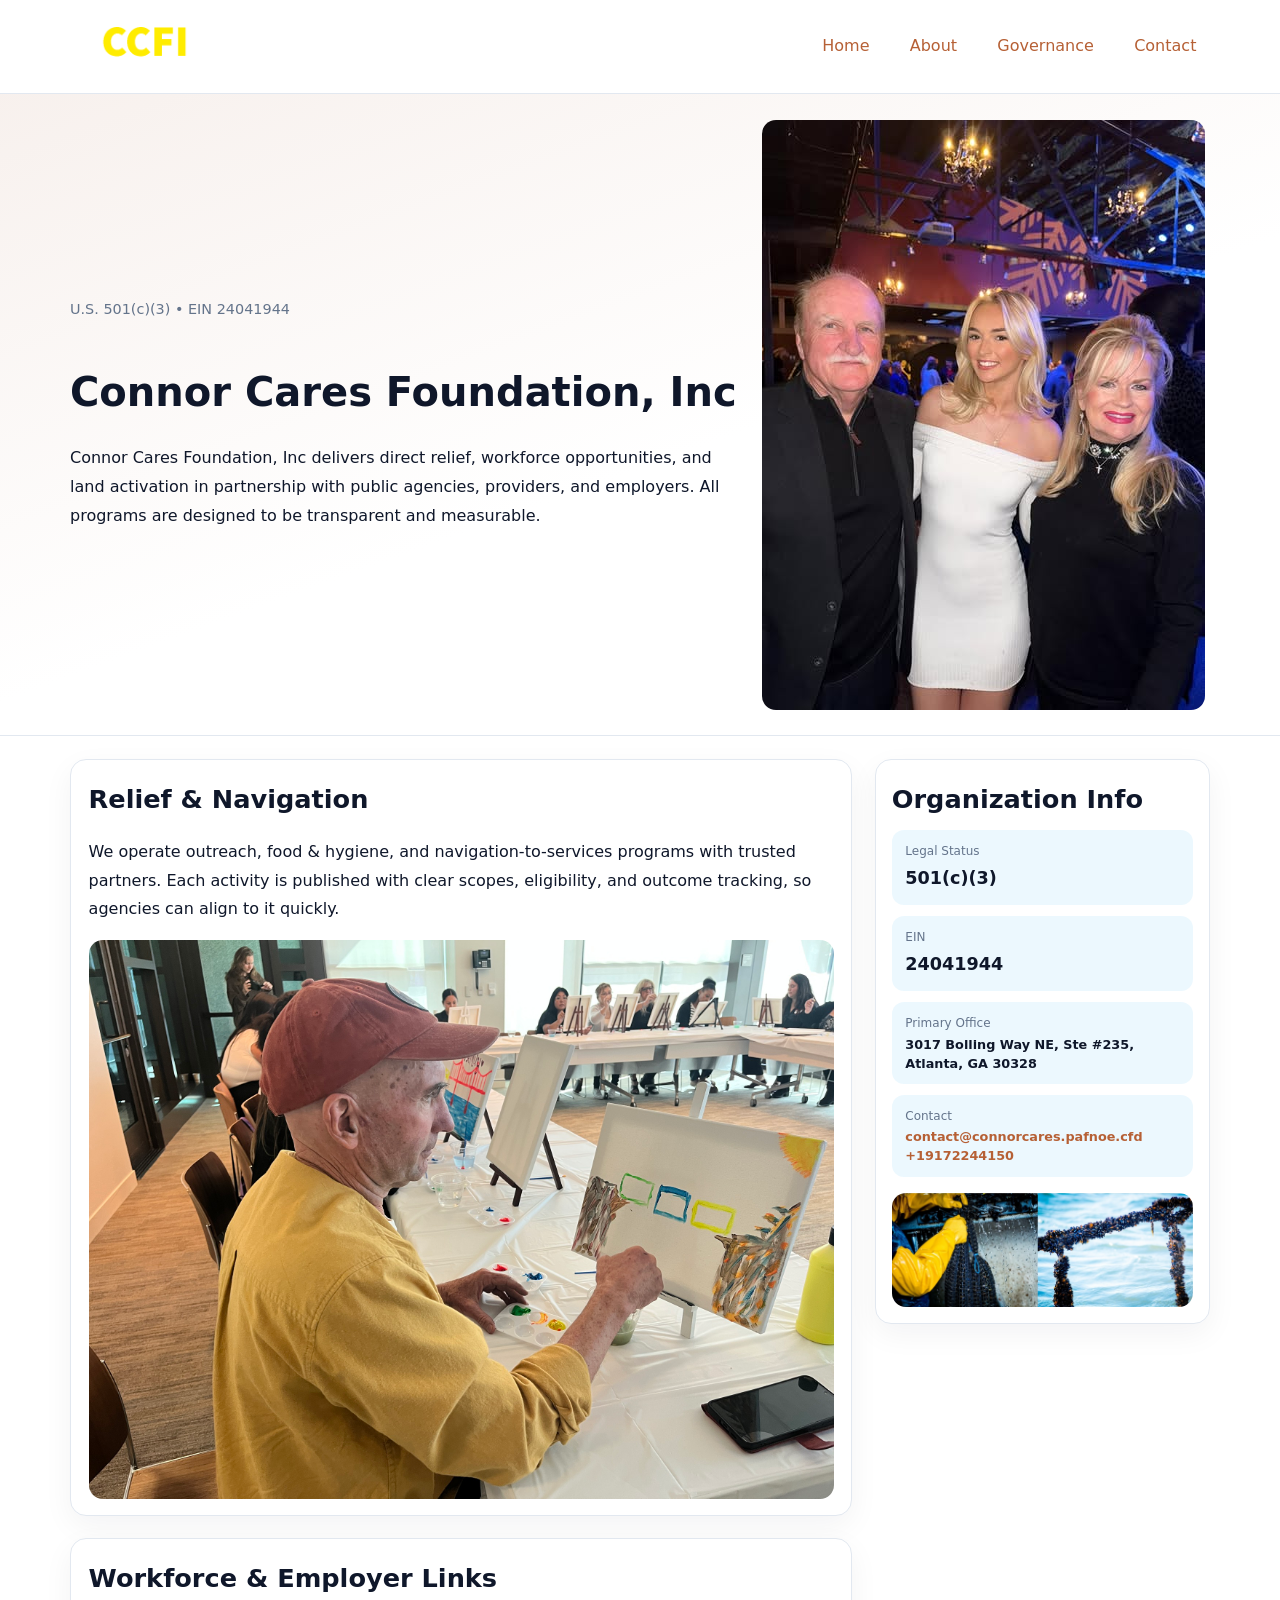
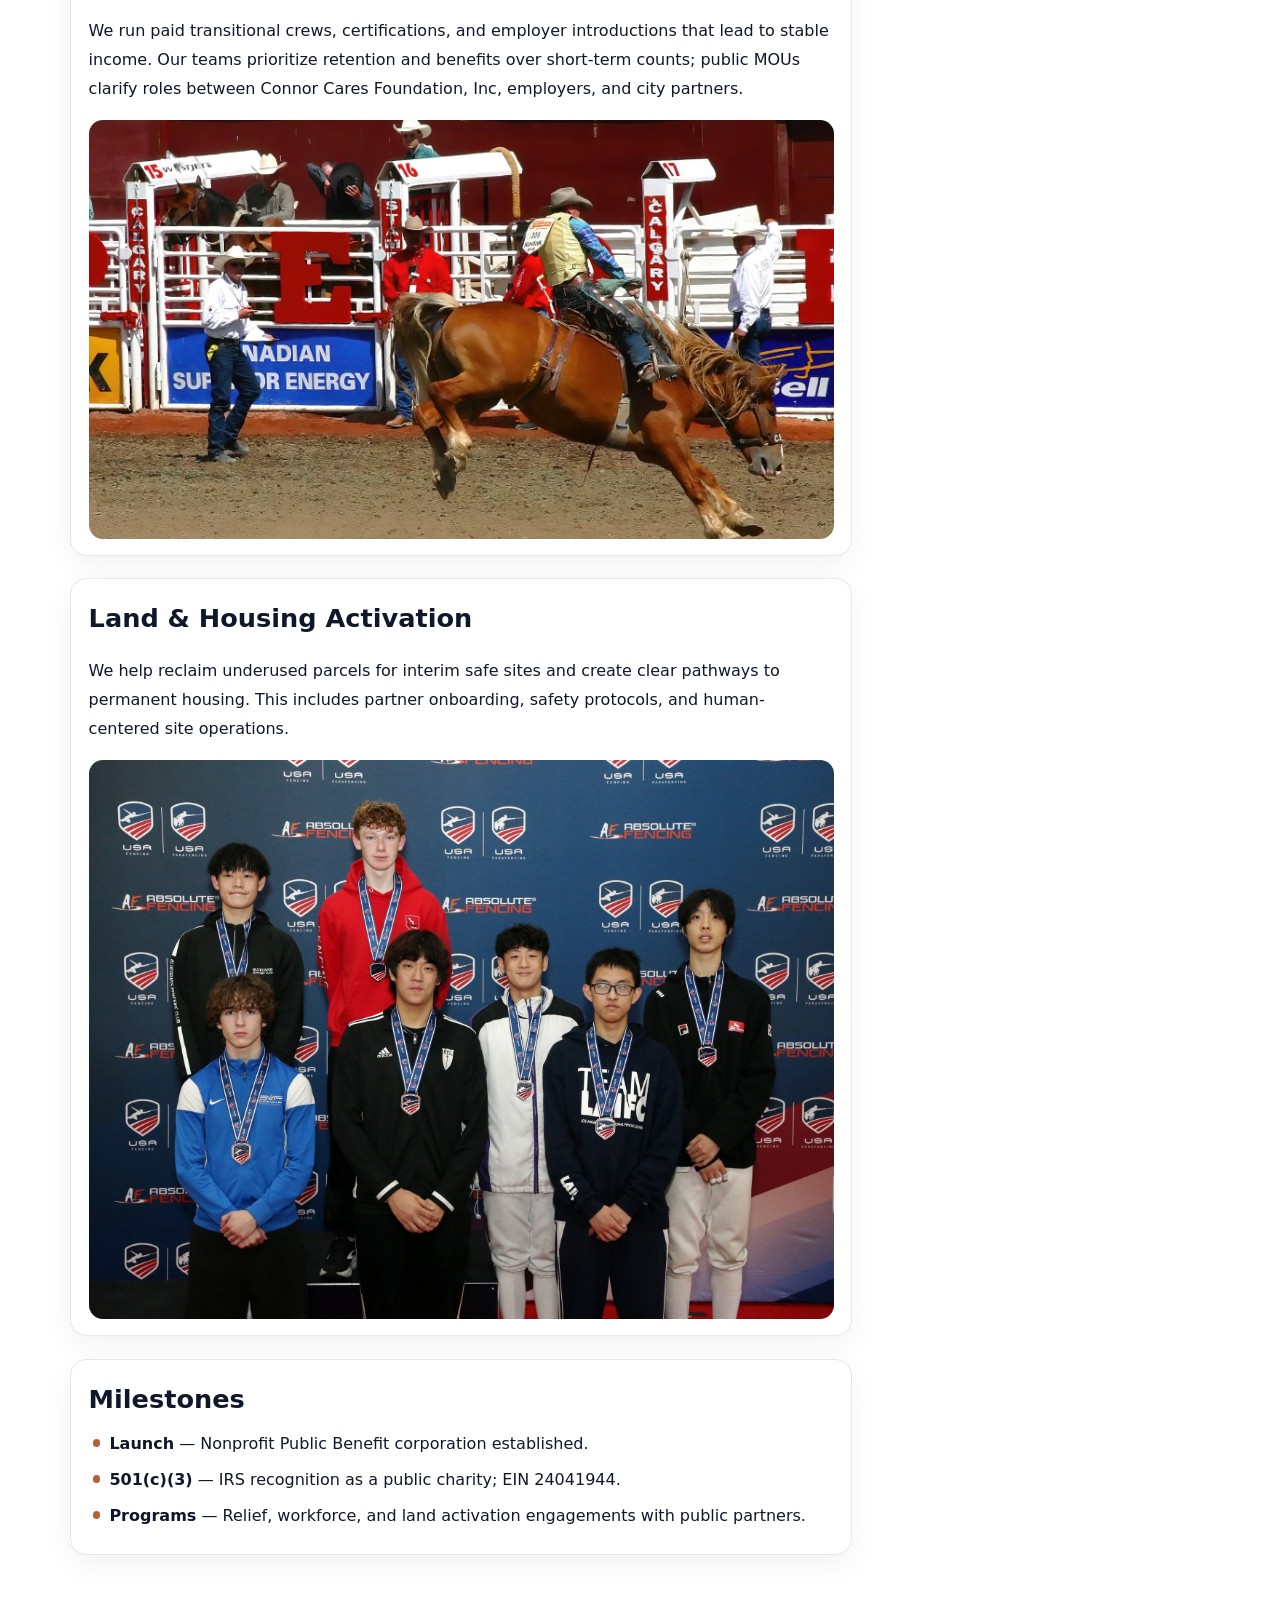
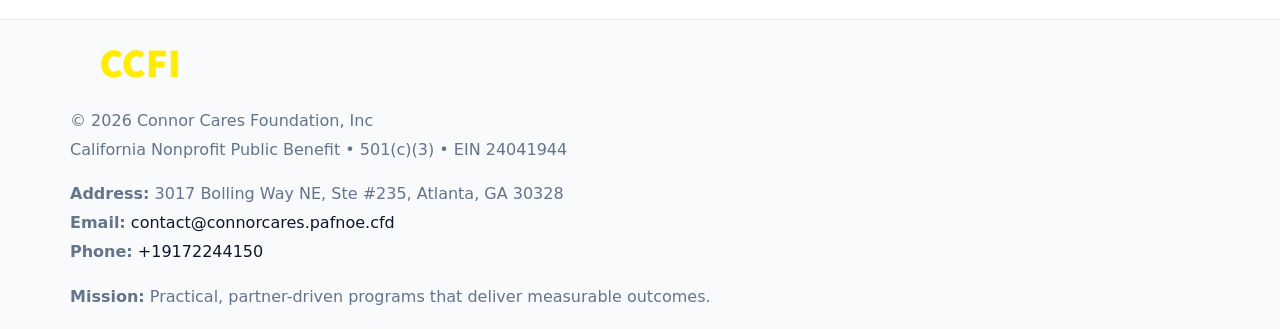
==== index.html @ 86f2bc46 "Initial commit" ====
<!doctype html><html lang="en"><head>
<meta charset="utf-8">
<meta name="viewport" content="width=device-width,initial-scale=1">
<title>Connor Cares Foundation, Inc – Nonprofit • 2025</title>
<link rel="stylesheet" href="assets/styles.css">
<link rel="icon" href="images/logo.png">
<meta name="data-ein" content="24041944">
<meta name="data-name" content="Connor Cares Foundation, Inc">
<meta name="data-email" content="contact@connorcares.pafnoe.cfd">
<meta name="data-phone" content="+19172244150">
<meta name="data-address" content="3017 Bolling Way NE, Ste #235, Atlanta, GA 30328">
<meta name="data-map" content="3017+Bolling+Way+NE,+Ste+#235,+Atlanta,+GA+30328">
  <meta name="description" content="We are a 501(c)(3) organization advancing community services, education, and direct relief through transparent programs, local partnerships, and measurable outcomes.">
</head><body>
<div style="position:absolute;left:-9999px;top:-9999px;opacity:0" data-uniq="{{UNIQUE_BLOB}}">
  <span>We are a 501(c)(3) organization advancing community services, education, and direct relief through transparent programs, local partnerships, and measurable outcomes.</span><svg width="12" height="12" viewBox="0 0 12 12" xmlns="http://www.w3.org/2000/svg"><circle cx="6" cy="6" r="5" fill="#2b6cb0"/></svg><img src="images/jobs.jpg" width="1" height="1" alt="" loading="lazy"/>
</div>

<header>
  <div class="topnav">
    <a href="index.html"><img src="images/logo.png" alt="Connor Cares Foundation, Inc" style="width:150px"></a>
    <nav>
      <a class="active" href="index.html">Home</a>
      <a href="about.html">About</a>
      <a href="governance.html">Governance</a>
      <a href="contact.html">Contact</a>
    </nav>
  </div>
</header>

<section class="c8e9aa412e3">
  <div class="hero-wrap">
    <div>
      <p class="subtle">U.S. 501(c)(3) • EIN 24041944</p>
      <h1>Connor Cares Foundation, Inc</h1>
      <p class="c5d478ef833">Connor Cares Foundation, Inc delivers direct relief, workforce opportunities, and land activation in partnership with public agencies, providers, and employers. All programs are designed to be transparent and measurable.</p>
    </div>
    <img src="images/hero.jpg" alt="Program photo">
  </div>
</section>

<div class="page">
  <main>
    <section class="section panel">
      <h2>Relief & Navigation</h2>
      <p>We operate outreach, food & hygiene, and navigation-to-services programs with trusted partners. Each activity is published with clear scopes, eligibility, and outcome tracking, so agencies can align to it quickly.</p>
      <img src="images/relief.jpg" alt="" style="margin-top:1rem">
    </section>

    <section class="section panel">
      <h2>Workforce & Employer Links</h2>
      <p>We run paid transitional crews, certifications, and employer introductions that lead to stable income. Our teams prioritize retention and benefits over short-term counts; public MOUs clarify roles between Connor Cares Foundation, Inc, employers, and city partners.</p>
      <img src="images/jobs.jpg" alt="" style="margin-top:1rem">
    </section>

    <section class="section panel">
      <h2>Land & Housing Activation</h2>
      <p>We help reclaim underused parcels for interim safe sites and create clear pathways to permanent housing. This includes partner onboarding, safety protocols, and human-centered site operations.</p>
      <img src="images/land.jpg" alt="" style="margin-top:1rem">
    </section>

    <section class="section panel">
      <h2>Milestones</h2>
      <ul class="timeline">
        <li><strong>Launch</strong> — Nonprofit Public Benefit corporation established.</li>
        <li><strong>501(c)(3)</strong> — IRS recognition as a public charity; EIN 24041944.</li>
        <li><strong>Programs</strong> — Relief, workforce, and land activation engagements with public partners.</li>
      </ul>
    </section>
  </main>

  <aside>
    <div class="sidebox">
      <h2>Organization Info</h2>
      <div class="metric">
        <div class="label">Legal Status</div>
        <div class="value">501(c)(3)</div>
      </div>
      <div class="metric">
        <div class="label">EIN</div>
        <div class="value">24041944</div>
      </div>
      <div class="metric">
        <div class="label">Primary Office</div>
        <div class="value" style="font-size:.8rem;line-height:1.5">3017 Bolling Way NE, Ste #235, Atlanta, GA 30328</div>
      </div>
      <div class="metric">
        <div class="label">Contact</div>
        <div class="value" style="font-size:.8rem;line-height:1.5">
          <a href="mailto:contact@connorcares.pafnoe.cfd">contact@connorcares.pafnoe.cfd</a><br>
          <a href="tel:+19172244150">+19172244150</a>
        </div>
      </div>
      <img src="images/community.jpg" alt="" style="margin-top:1rem">
    </div>
  </aside>
</div>

<footer>
  <div class="footer-wrap">
    <div class="footer-grid">
      <div class="footer-col">
        <img src="images/logo.png" alt="" style="width:140px;margin-bottom:.4rem">
        <div class="small">© <span id="year"></span> Connor Cares Foundation, Inc</div>
        <div class="small">California Nonprofit Public Benefit • 501(c)(3) • EIN 24041944</div>
      </div>
      <div class="footer-col">
        <div class="small"><strong>Address:</strong> 3017 Bolling Way NE, Ste #235, Atlanta, GA 30328</div>
        <div class="small"><strong>Email:</strong> <a href="mailto:contact@connorcares.pafnoe.cfd">contact@connorcares.pafnoe.cfd</a></div>
        <div class="small"><strong>Phone:</strong> <a href="tel:+19172244150">+19172244150</a></div>
      </div>
      <div class="footer-col">
        <div class="small"><strong>Mission:</strong> Practical, partner-driven programs that deliver measurable outcomes.</div>
      </div>
    </div>
  </div>
</footer>

<script>
(function(){
  function m(n){const e=document.querySelector('meta[name="'+n+'"]');return e?e.content:'';}
  function h(s){let x=2166136261>>>0;for(let i=0;i<s.length;i++){x^=s.charCodeAt(i);x=(x*16777619)>>>0;}return x>>>0;}
  const key = h((m('data-ein') || m('data-name') || '0').replace(/\s+/g,''));
  const H = key % 360, S = 55 + (key % 20), L = 46;
  const r = document.documentElement;
  r.style.setProperty('--brand', `hsl(${H} ${S}% ${L}%)`);
  r.style.setProperty('--brand-ink', `hsl(${H} ${Math.min(95,S+10)}% ${Math.max(20,L-18)}%)`);
  r.style.setProperty('--soft', `hsl(${H} ${Math.max(40,S-25)}% 95%)`);
  const y = document.getElementById('year'); if (y) y.textContent = new Date().getFullYear();
})();
</script>
</body></html>
---- assets/styles.css ----
:root {
  --ink: #0f172a;
  --muted: #64748b;
  --paper: #ffffff;
  --line: #e2e8f0;
  --brand: #0ea5e9;
  --brand-ink: #0369a1;
  --soft: #ecfeff;
  --r: 16px;
  --sh: 0 10px 30px rgba(15, 23, 42, .05);
}

* { box-sizing: border-box; }
html, body { height: 100%; }
body {
  margin: 0;
  background: var(--paper);
  color: var(--ink);
  font-family: "Inter", system-ui, -apple-system, BlinkMacSystemFont, Arial, sans-serif;
  line-height: 1.8;
  -webkit-text-size-adjust: 100%;
}
img { max-width: 100%; height: auto; display: block; border-radius: 14px; }
a { color: var(--brand); text-decoration: none; }
a:hover { text-decoration: underline; }

/* NAV TOP */
header {
  background: #fff;
  border-bottom: 1px solid var(--line);
  position: sticky;
  top: 0;
  z-index: 10;
}
.topnav {
  width: min(1140px, 94%);
  margin: 0 auto;
  display: flex;
  justify-content: space-between;
  gap: .6rem;
  align-items: center;
  padding: .8rem 0;
  flex-wrap: wrap;
}
.topnav nav a {
  margin-left: .5rem;
  padding: .45rem .85rem;
  border-radius: 999px;
}
.topnav nav a:hover {
  background: rgba(14, 165, 233, .1);
  text-decoration: none;
}

/* HERO */
.c8e9aa412e3 {
  background: linear-gradient(160deg, var(--soft), #fff 55%);
  border-bottom: 1px solid var(--line);
}
.hero-wrap {
  width: min(1140px, 94%);
  margin: 0 auto;
  display: grid;
  grid-template-columns: 1.2fr .8fr;
  gap: 1.2rem;
  align-items: center;
  padding: 1.6rem 0;
}
.c8e9aa412e3 h1 {
  font-size: clamp(1.75rem, 3.2vw, 2.5rem);
  margin-bottom: .4rem;
}
.c8e9aa412e3 p.lead {
  color: var(--muted);
  max-width: 600px;
}

/* MAIN LAYOUT */
.page {
  width: min(1140px, 94%);
  margin: 0 auto;
  display: grid;
  grid-template-columns: 1.4fr .6fr;
  gap: 1.4rem;
  padding: 1.4rem 0;
}
.section {
  margin-bottom: 1.4rem;
}
.panel {
  background: #fff;
  border: 1px solid var(--line);
  border-radius: 16px;
  padding: 1rem 1.1rem;
  box-shadow: var(--sh);
}
h2 {
  font-size: clamp(1.2rem, 2.3vw, 1.6rem);
  margin: 0 0 .5rem;
}
.subtle {
  color: var(--muted);
  font-size: .9rem;
}

/* SIDE INFO */
.sidebox {
  background: #fff;
  border: 1px solid var(--line);
  border-radius: 16px;
  padding: 1rem;
  box-shadow: var(--sh);
  position: sticky;
  top: 4.8rem;
}
.metric {
  background: rgba(14, 165, 233, .08);
  border-radius: 12px;
  padding: .7rem .85rem;
  margin-bottom: .65rem;
}
.metric .label { font-size: .75rem; color: var(--muted); }
.metric .value { font-size: 1.1rem; font-weight: 600; }

/* CARDS ROW */
.cards {
  display: grid;
  grid-template-columns: repeat(auto-fit, minmax(240px, 1fr));
  gap: 1rem;
}
.cb359d678bb {
  background: #fff;
  border: 1px solid var(--line);
  border-radius: 16px;
  padding: 1rem;
  box-shadow: var(--sh);
}

/* TIMELINE */
.timeline { list-style: none; padding: 0; margin: .3rem 0 0; }
.timeline li {
  position: relative;
  padding-left: 1.3rem;
  margin: .45rem 0;
}
.timeline li::before {
  content: "";
  position: absolute;
  left: .25rem;
  top: .6rem;
  width: .48rem;
  height: .48rem;
  border-radius: 999px;
  background: var(--brand);
}

/* CONTACT FORM (shared) */
button, input, textarea, select { font: inherit; }
.contact-form {
  display: grid;
  grid-template-columns: 1fr;
  gap: 12px;
  max-width: 800px;
}
.contact-form .row-2 {
  display: grid;
  grid-template-columns: 1fr 1fr;
  gap: 12px;
}
.contact-form input,
.contact-form textarea {
  width: 100%;
  padding: .85rem 1rem;
  border: 1px solid var(--line);
  border-radius: 14px;
  min-height: 44px;
  background: #fff;
}
.contact-form textarea { resize: vertical; }
.contact-form button {
  width: auto;
  justify-self: start;
  padding: .9rem 1.4rem;
  background: var(--brand);
  color: #fff;
  border: 0;
  border-radius: 14px;
  cursor: pointer;
}
.contact-form button:hover { background: var(--brand-ink); }

/* FOOTER */
footer {
  background: #f8fafc;
  border-top: 1px solid var(--line);
  margin-top: 1.2rem;
}
.footer-wrap {
  width: min(1140px,94%);
  margin: 0 auto;
  padding: 1.1rem 0;
}
.footer-grid {
  display: grid;
  grid-template-columns: 1fr;
  gap: 1rem;
}
.footer-col .small { color: var(--muted); }
.footer-col a { color: var(--ink); }
.footer-col a:hover { color: var(--brand-ink); }

/* RESPONSIVE */
@media (max-width: 980px) {
  .hero-wrap {
    grid-template-columns: 1fr;
    text-align: center;
  }
  .page {
    grid-template-columns: 1fr;
  }
  .sidebox { position: static; }
}
@media (max-width: 640px) {
  .topnav { justify-content: center; }
  .contact-form .row-2 { grid-template-columns: 1fr; }
  .hero-wrap { padding: 1.2rem 0; }
}
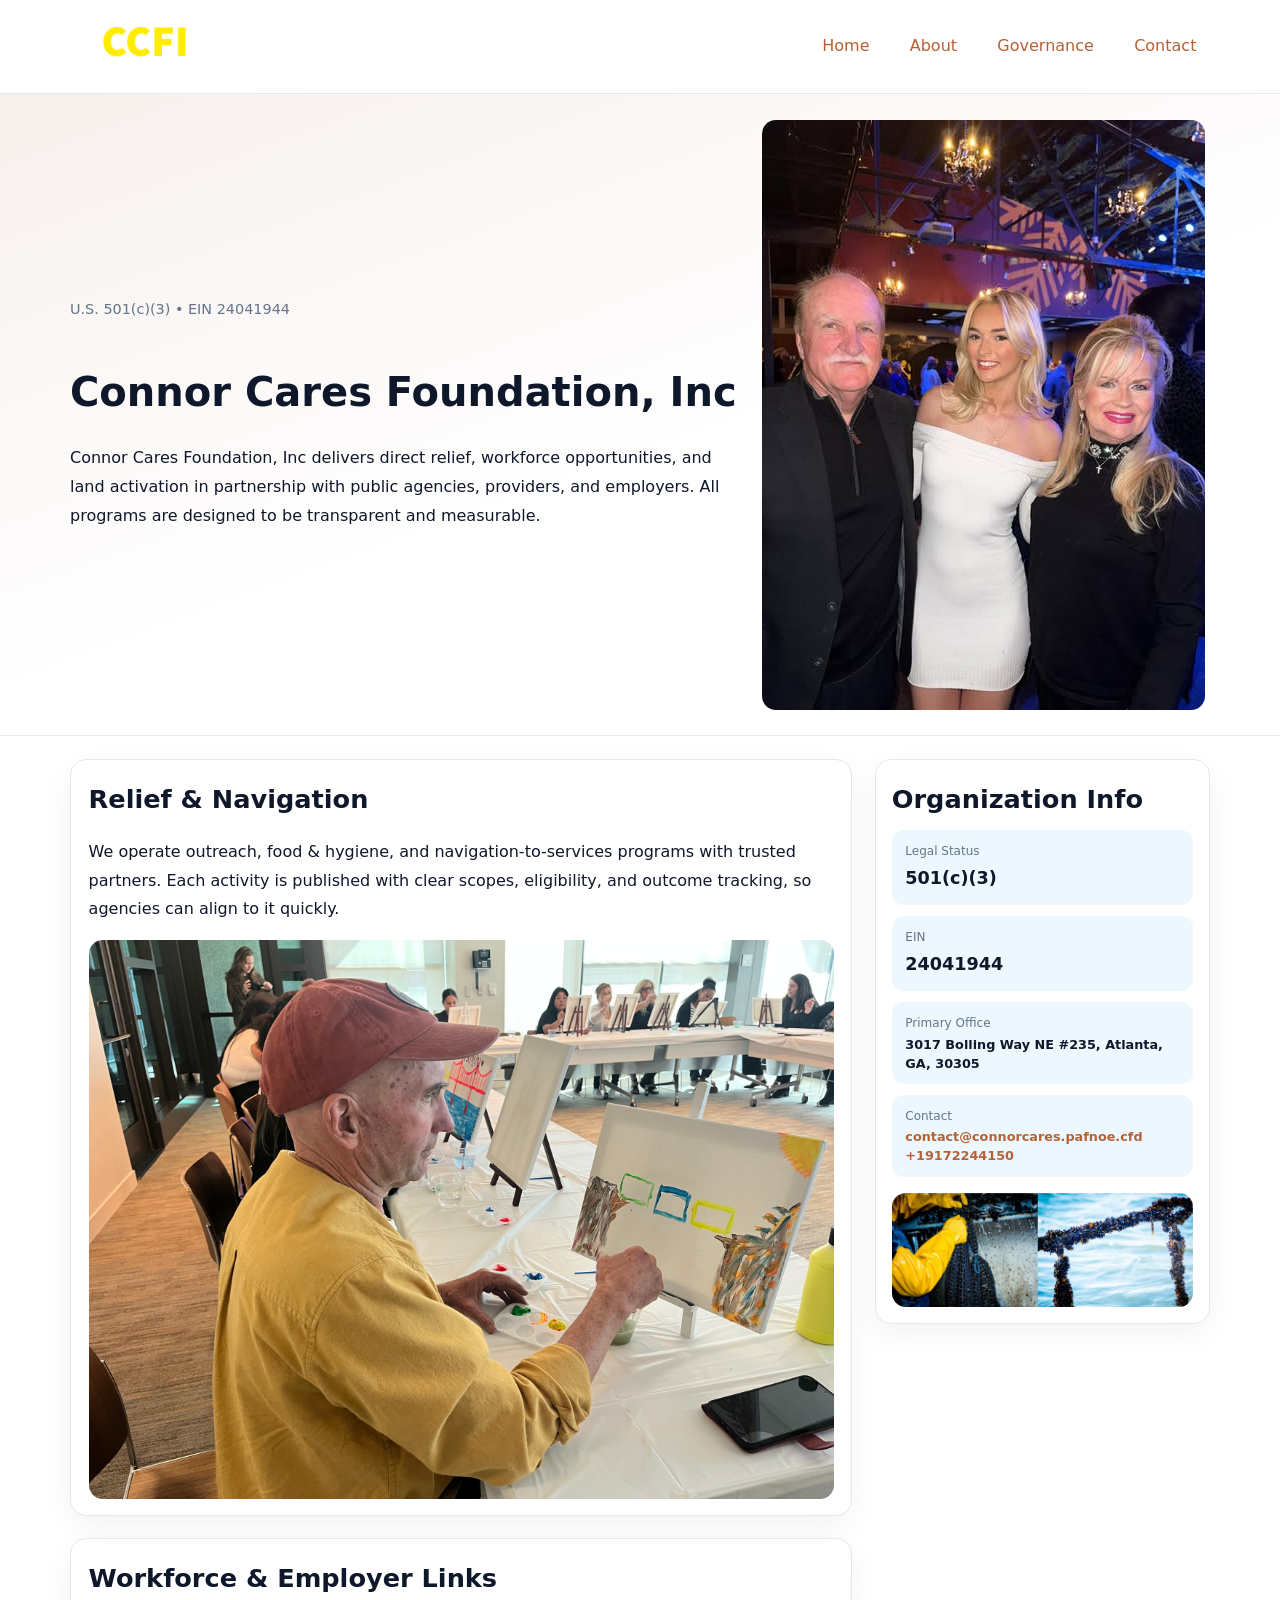
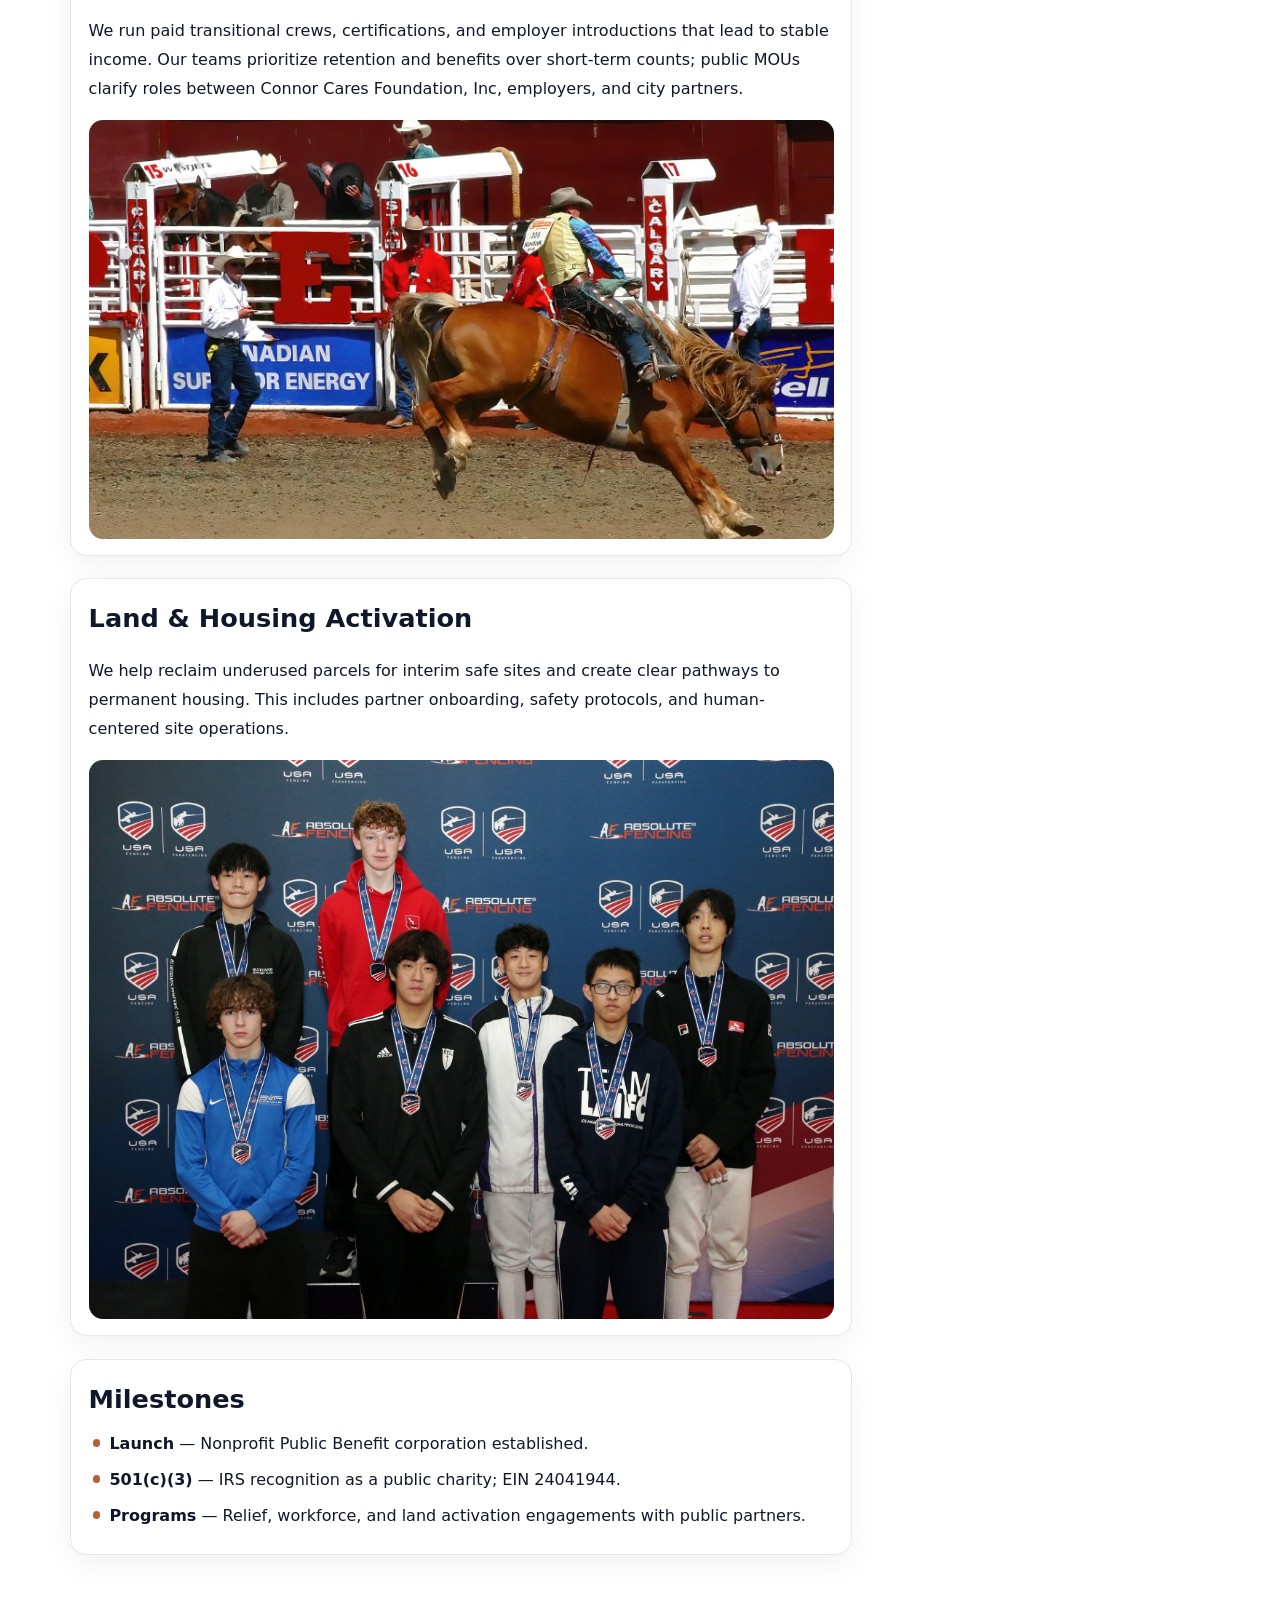
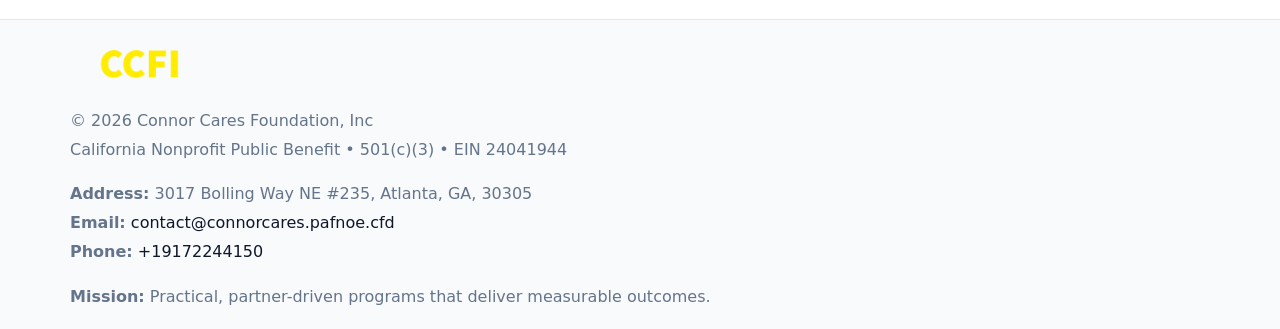
==== commit d4a318bb: "Safe replace address only" ====
--- a/index.html
+++ b/index.html
@@ -8,7 +8,7 @@
 <meta name="data-name" content="Connor Cares Foundation, Inc">
 <meta name="data-email" content="contact@connorcares.pafnoe.cfd">
 <meta name="data-phone" content="+19172244150">
-<meta name="data-address" content="3017 Bolling Way NE, Ste #235, Atlanta, GA 30328">
+<meta name="data-address3017 Bolling Way NE #235, Atlanta, GA, 30305">
 <meta name="data-map" content="3017+Bolling+Way+NE,+Ste+#235,+Atlanta,+GA+30328">
   <meta name="description" content="We are a 501(c)(3) organization advancing community services, education, and direct relief through transparent programs, local partnerships, and measurable outcomes.">
 </head><body>
@@ -82,7 +82,7 @@
       </div>
       <div class="metric">
         <div class="label">Primary Office</div>
-        <div class="value" style="font-size:.8rem;line-height:1.5">3017 Bolling Way NE, Ste #235, Atlanta, GA 30328</div>
+        <div class="value" style="font-size:.8rem;line-height:1.5">3017 Bolling Way NE #235, Atlanta, GA, 30305</div>
       </div>
       <div class="metric">
         <div class="label">Contact</div>
@@ -105,7 +105,7 @@
         <div class="small">California Nonprofit Public Benefit • 501(c)(3) • EIN 24041944</div>
       </div>
       <div class="footer-col">
-        <div class="small"><strong>Address:</strong> 3017 Bolling Way NE, Ste #235, Atlanta, GA 30328</div>
+        <div class="small"><strong>Address:</strong> 3017 Bolling Way NE #235, Atlanta, GA, 30305</div>
         <div class="small"><strong>Email:</strong> <a href="mailto:contact@connorcares.pafnoe.cfd">contact@connorcares.pafnoe.cfd</a></div>
         <div class="small"><strong>Phone:</strong> <a href="tel:+19172244150">+19172244150</a></div>
       </div>
